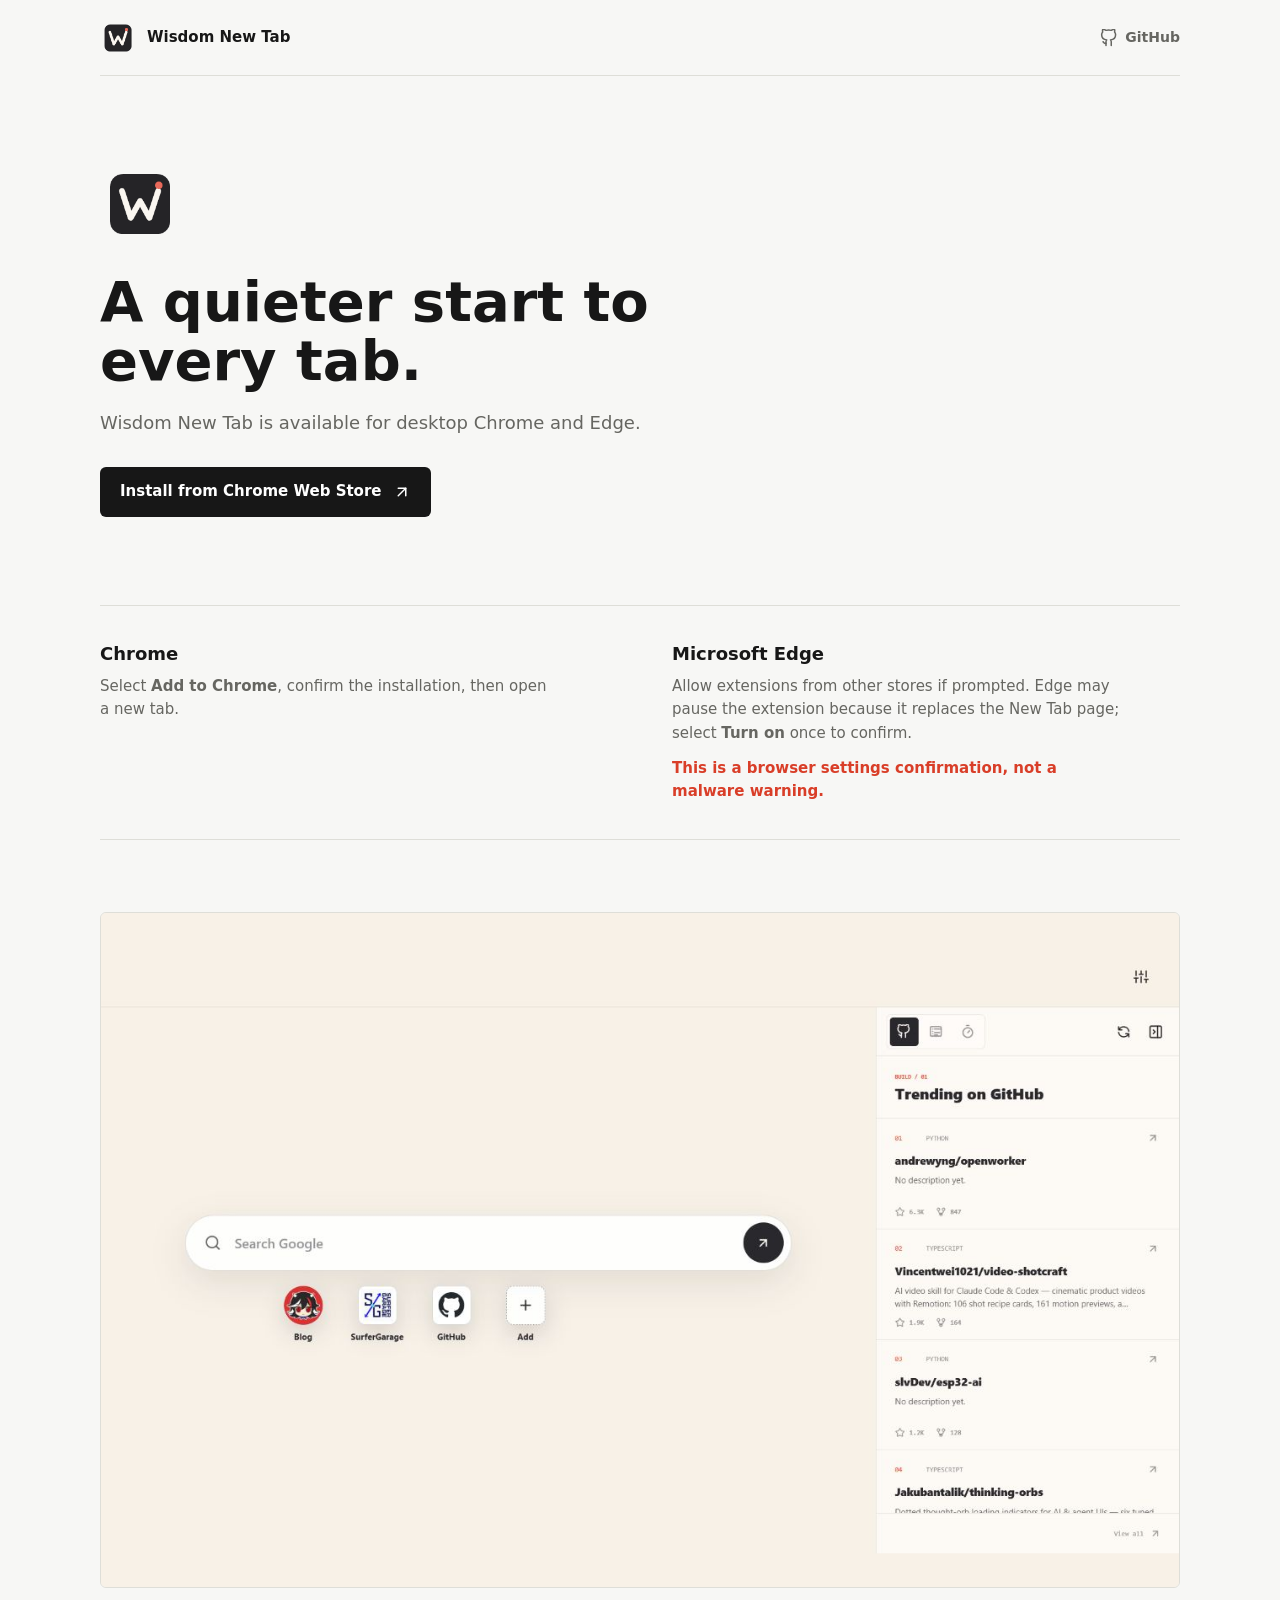
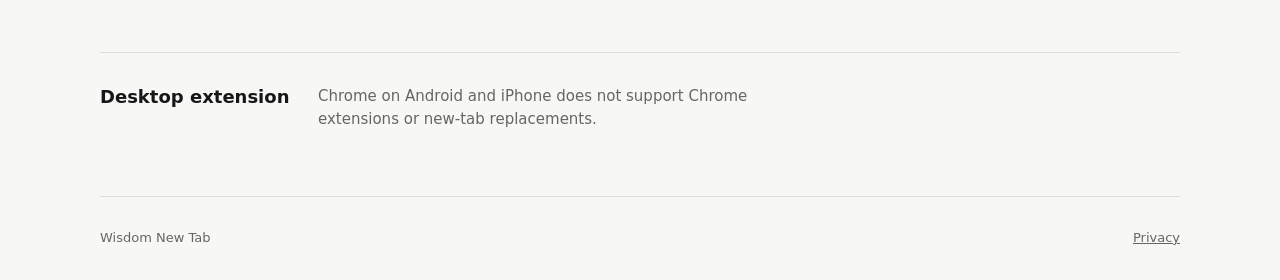
==== index.html @ 2d19bca2 "docs: add a clean extension install guide" ====
<!doctype html>
<html lang="en">
  <head>
    <meta charset="utf-8">
    <meta name="viewport" content="width=device-width, initial-scale=1">
    <meta name="description" content="Install Wisdom New Tab from the Chrome Web Store.">
    <meta name="theme-color" content="#f7f7f5">
    <meta property="og:title" content="Wisdom New Tab">
    <meta property="og:description" content="A calm, customizable developer dashboard for every new tab.">
    <meta property="og:image" content="https://franklinnexus.github.io/wisdom-newtab/assets/preview.png">
    <title>Install Wisdom New Tab</title>
    <link rel="icon" href="assets/extension/icon128.png">
    <link rel="stylesheet" href="install.css">
  </head>
  <body>
    <header class="site-header">
      <a class="brand" href="https://github.com/FranklinNexus/wisdom-newtab" aria-label="Wisdom New Tab on GitHub">
        <img src="assets/extension/icon128.png" alt="" width="36" height="36">
        <span>Wisdom New Tab</span>
      </a>
      <a class="github-link" href="https://github.com/FranklinNexus/wisdom-newtab">
        <svg aria-hidden="true"><use href="assets/icons.svg#github"></use></svg>
        GitHub
      </a>
    </header>

    <main>
      <section class="intro" aria-labelledby="page-title">
        <img class="product-icon" src="assets/extension/icon128.png" alt="Wisdom New Tab icon" width="80" height="80">
        <h1 id="page-title">A quieter start to every tab.</h1>
        <p>Wisdom New Tab is available for desktop Chrome and Edge.</p>
        <a class="install-button" href="https://chromewebstore.google.com/detail/wisdom-new-tab/iblipgagbkancojmhmlegakiaffjcdja">
          Install from Chrome Web Store
          <svg aria-hidden="true"><use href="assets/icons.svg#arrow-up-right"></use></svg>
        </a>
      </section>

      <section class="browser-guide" aria-label="Browser installation notes">
        <div>
          <h2>Chrome</h2>
          <p>Select <strong>Add to Chrome</strong>, confirm the installation, then open a new tab.</p>
        </div>
        <div>
          <h2>Microsoft Edge</h2>
          <p>Allow extensions from other stores if prompted. Edge may pause the extension because it replaces the New Tab page; select <strong>Turn on</strong> once to confirm.</p>
          <p class="note">This is a browser settings confirmation, not a malware warning.</p>
        </div>
      </section>

      <figure class="product-preview">
        <img src="assets/preview.png" alt="Wisdom New Tab showing search, shortcuts, and GitHub trends">
      </figure>

      <aside class="mobile-note">
        <h2>Desktop extension</h2>
        <p>Chrome on Android and iPhone does not support Chrome extensions or new-tab replacements.</p>
      </aside>
    </main>

    <footer>
      <span>Wisdom New Tab</span>
      <a href="privacy.html">Privacy</a>
    </footer>
  </body>
</html>
---- install.css ----
:root {
  color-scheme: light;
  --background: #f7f7f5;
  --surface: #ffffff;
  --text: #171717;
  --muted: #666661;
  --line: #deded8;
  --accent: #ef4f35;
  --accent-hover: #d93e28;
}

* {
  box-sizing: border-box;
}

html {
  background: var(--background);
}

body {
  min-width: 320px;
  margin: 0;
  color: var(--text);
  background: var(--background);
  font-family: Inter, ui-sans-serif, system-ui, -apple-system, BlinkMacSystemFont, "Segoe UI", sans-serif;
  line-height: 1.55;
}

a {
  color: inherit;
}

.site-header,
main,
footer {
  width: min(1080px, calc(100% - 48px));
  margin-inline: auto;
}

.site-header {
  min-height: 76px;
  display: flex;
  align-items: center;
  justify-content: space-between;
  border-bottom: 1px solid var(--line);
}

.brand,
.github-link,
.install-button {
  display: inline-flex;
  align-items: center;
  text-decoration: none;
}

.brand {
  gap: 11px;
  font-size: 15px;
  font-weight: 700;
}

.brand img,
.product-icon {
  display: block;
}

.github-link {
  gap: 7px;
  color: var(--muted);
  font-size: 14px;
  font-weight: 600;
}

.github-link:hover {
  color: var(--text);
}

.github-link svg,
.install-button svg {
  width: 18px;
  height: 18px;
}

main {
  padding: 88px 0 64px;
}

.intro {
  max-width: 680px;
}

.product-icon {
  margin-bottom: 28px;
}

h1,
h2,
p {
  margin-top: 0;
}

h1 {
  max-width: 620px;
  margin-bottom: 18px;
  font-size: 56px;
  line-height: 1.06;
  letter-spacing: 0;
}

.intro > p {
  margin-bottom: 30px;
  color: var(--muted);
  font-size: 18px;
}

.install-button {
  min-height: 50px;
  gap: 12px;
  justify-content: center;
  padding: 0 20px;
  border-radius: 6px;
  color: #ffffff;
  background: var(--text);
  font-size: 15px;
  font-weight: 700;
  transition: background-color 160ms ease, transform 160ms ease;
}

.install-button:hover {
  background: var(--accent-hover);
  transform: translateY(-1px);
}

.install-button:active {
  transform: translateY(0);
}

.browser-guide {
  display: grid;
  grid-template-columns: repeat(2, minmax(0, 1fr));
  gap: 64px;
  margin-top: 88px;
  padding: 36px 0;
  border-top: 1px solid var(--line);
  border-bottom: 1px solid var(--line);
}

.browser-guide h2,
.mobile-note h2 {
  margin-bottom: 10px;
  font-size: 18px;
  line-height: 1.3;
  letter-spacing: 0;
}

.browser-guide p,
.mobile-note p {
  max-width: 460px;
  margin-bottom: 0;
  color: var(--muted);
  font-size: 15px;
}

.browser-guide .note {
  margin-top: 12px;
  color: var(--accent-hover);
  font-weight: 650;
}

.product-preview {
  margin: 72px 0 0;
}

.product-preview img {
  display: block;
  width: 100%;
  height: auto;
  border: 1px solid var(--line);
  border-radius: 6px;
  background: var(--surface);
}

.mobile-note {
  display: grid;
  grid-template-columns: 190px minmax(0, 1fr);
  gap: 28px;
  align-items: start;
  margin-top: 64px;
  padding-top: 32px;
  border-top: 1px solid var(--line);
}

footer {
  min-height: 84px;
  display: flex;
  align-items: center;
  justify-content: space-between;
  border-top: 1px solid var(--line);
  color: var(--muted);
  font-size: 13px;
}

footer a:hover {
  color: var(--text);
}

:focus-visible {
  outline: 3px solid rgba(239, 79, 53, 0.3);
  outline-offset: 4px;
}

@media (max-width: 700px) {
  .site-header,
  main,
  footer {
    width: min(100% - 32px, 1080px);
  }

  main {
    padding-top: 56px;
  }

  h1 {
    font-size: 40px;
  }

  .install-button {
    width: 100%;
    justify-content: space-between;
  }

  .browser-guide {
    grid-template-columns: 1fr;
    gap: 32px;
    margin-top: 64px;
  }

  .mobile-note {
    grid-template-columns: 1fr;
    gap: 8px;
  }
}

@media (prefers-reduced-motion: reduce) {
  .install-button {
    transition: none;
  }
}
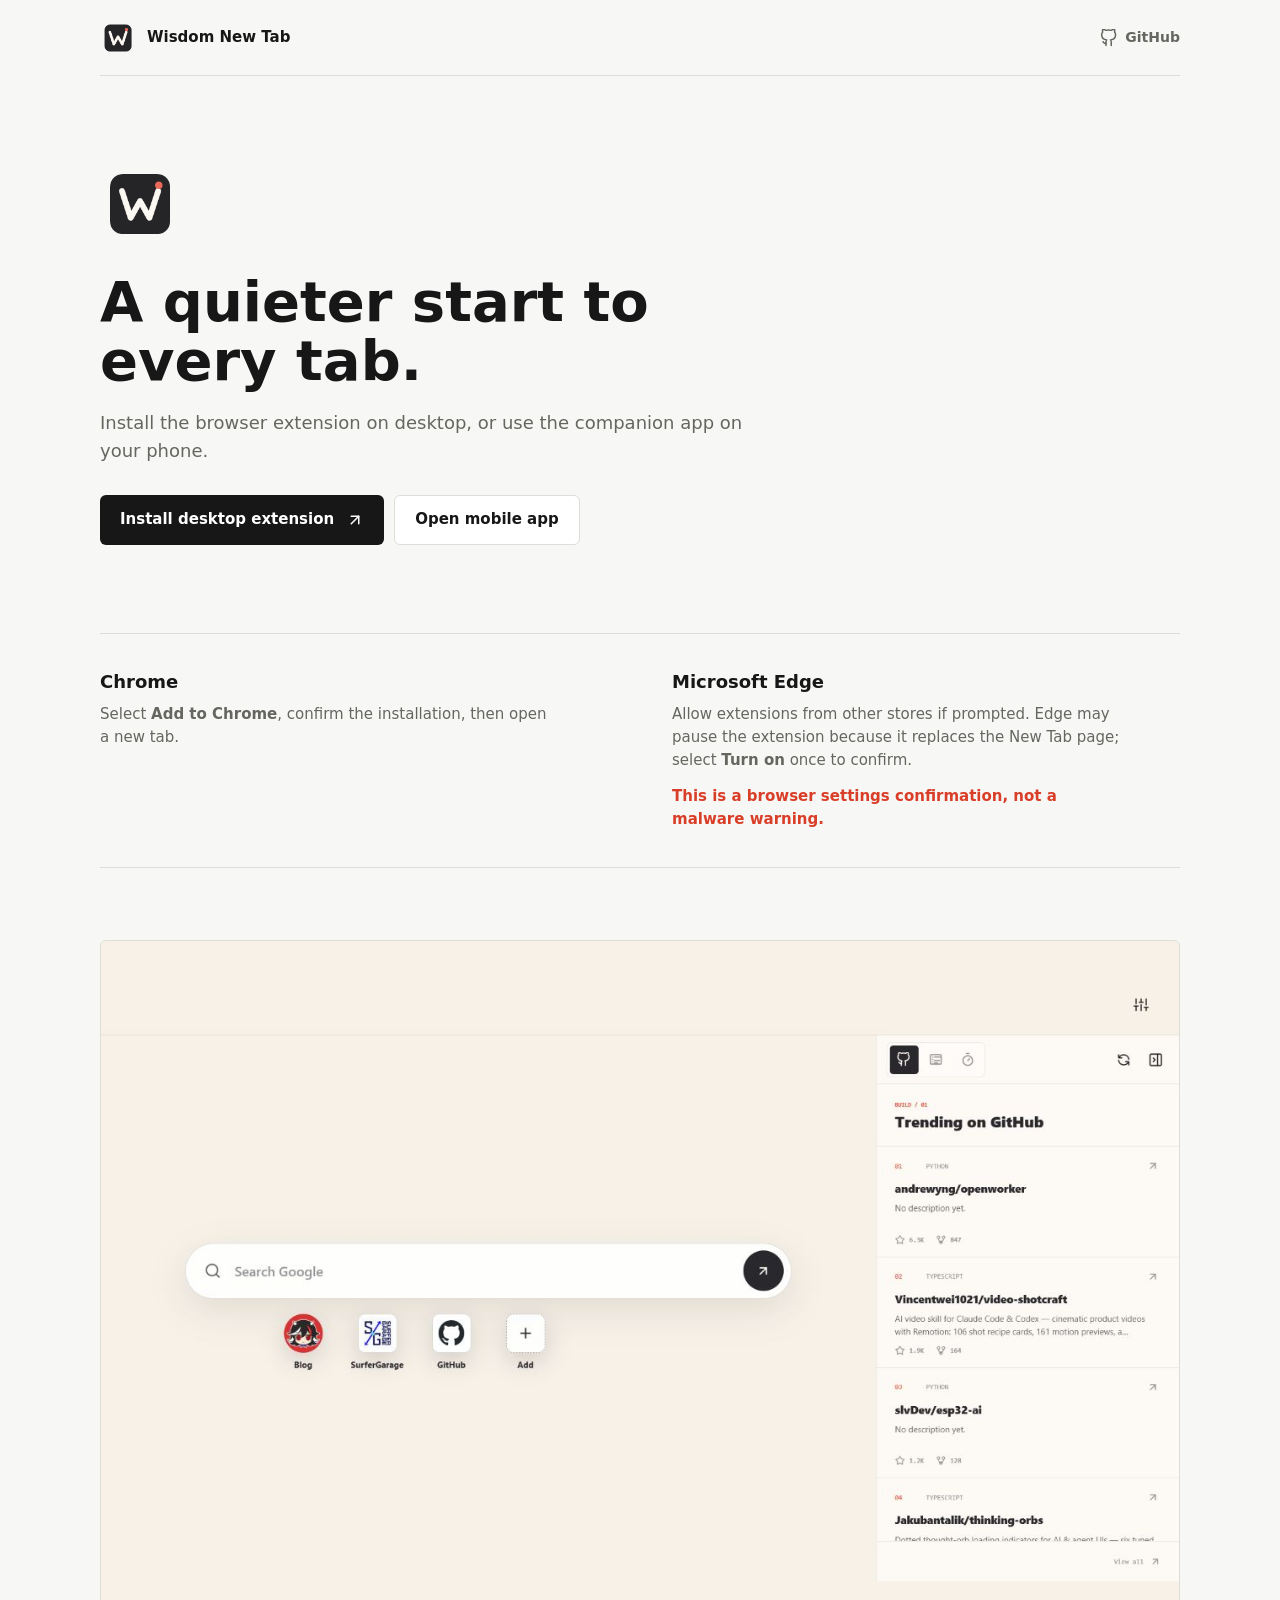
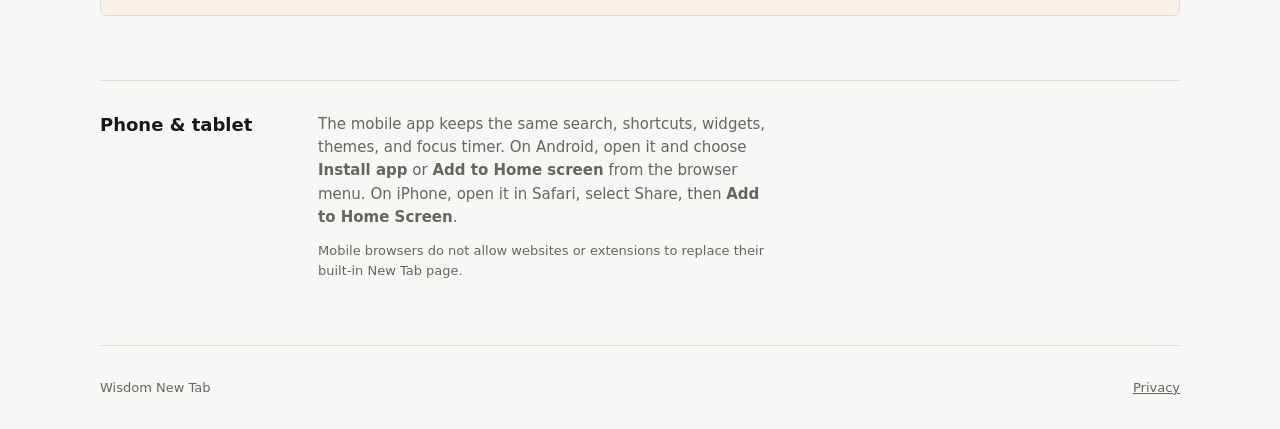
==== commit 423a27ef: "feat: publish installable mobile companion app" ====
--- a/index.html
+++ b/index.html
@@ -28,11 +28,14 @@
       <section class="intro" aria-labelledby="page-title">
         <img class="product-icon" src="assets/extension/icon128.png" alt="Wisdom New Tab icon" width="80" height="80">
         <h1 id="page-title">A quieter start to every tab.</h1>
-        <p>Wisdom New Tab is available for desktop Chrome and Edge.</p>
-        <a class="install-button" href="https://chromewebstore.google.com/detail/wisdom-new-tab/iblipgagbkancojmhmlegakiaffjcdja">
-          Install from Chrome Web Store
-          <svg aria-hidden="true"><use href="assets/icons.svg#arrow-up-right"></use></svg>
-        </a>
+        <p>Install the browser extension on desktop, or use the companion app on your phone.</p>
+        <div class="intro-actions">
+          <a class="install-button" href="https://chromewebstore.google.com/detail/wisdom-new-tab/iblipgagbkancojmhmlegakiaffjcdja">
+            Install desktop extension
+            <svg aria-hidden="true"><use href="assets/icons.svg#arrow-up-right"></use></svg>
+          </a>
+          <a class="mobile-app-button" href="app/">Open mobile app</a>
+        </div>
       </section>
 
       <section class="browser-guide" aria-label="Browser installation notes">
@@ -52,8 +55,11 @@
       </figure>
 
       <aside class="mobile-note">
-        <h2>Desktop extension</h2>
-        <p>Chrome on Android and iPhone does not support Chrome extensions or new-tab replacements.</p>
+        <h2>Phone &amp; tablet</h2>
+        <div>
+          <p>The mobile app keeps the same search, shortcuts, widgets, themes, and focus timer. On Android, open it and choose <strong>Install app</strong> or <strong>Add to Home screen</strong> from the browser menu. On iPhone, open it in Safari, select Share, then <strong>Add to Home Screen</strong>.</p>
+          <p class="mobile-limit">Mobile browsers do not allow websites or extensions to replace their built-in New Tab page.</p>
+        </div>
       </aside>
     </main>
 
--- a/install.css
+++ b/install.css
@@ -47,7 +47,8 @@
 
 .brand,
 .github-link,
-.install-button {
+.install-button,
+.mobile-app-button {
   display: inline-flex;
   align-items: center;
   text-decoration: none;
@@ -113,17 +114,27 @@
   font-size: 18px;
 }
 
-.install-button {
+.intro-actions {
+  display: flex;
+  flex-wrap: wrap;
+  gap: 10px;
+}
+
+.install-button,
+.mobile-app-button {
   min-height: 50px;
   gap: 12px;
   justify-content: center;
   padding: 0 20px;
   border-radius: 6px;
+  font-size: 15px;
+  font-weight: 700;
+  transition: background-color 160ms ease, border-color 160ms ease, color 160ms ease, transform 160ms ease;
+}
+
+.install-button {
   color: #ffffff;
   background: var(--text);
-  font-size: 15px;
-  font-weight: 700;
-  transition: background-color 160ms ease, transform 160ms ease;
 }
 
 .install-button:hover {
@@ -133,6 +144,18 @@
 
 .install-button:active {
   transform: translateY(0);
+}
+
+.mobile-app-button {
+  border: 1px solid var(--line);
+  color: var(--text);
+  background: var(--surface);
+}
+
+.mobile-app-button:hover {
+  border-color: var(--accent);
+  color: var(--accent-hover);
+  transform: translateY(-1px);
 }
 
 .browser-guide {
@@ -161,6 +184,11 @@
   font-size: 15px;
 }
 
+.mobile-note .mobile-limit {
+  margin-top: 12px;
+  font-size: 13px;
+}
+
 .browser-guide .note {
   margin-top: 12px;
   color: var(--accent-hover);
@@ -229,6 +257,11 @@
     justify-content: space-between;
   }
 
+  .intro-actions,
+  .mobile-app-button {
+    width: 100%;
+  }
+
   .browser-guide {
     grid-template-columns: 1fr;
     gap: 32px;
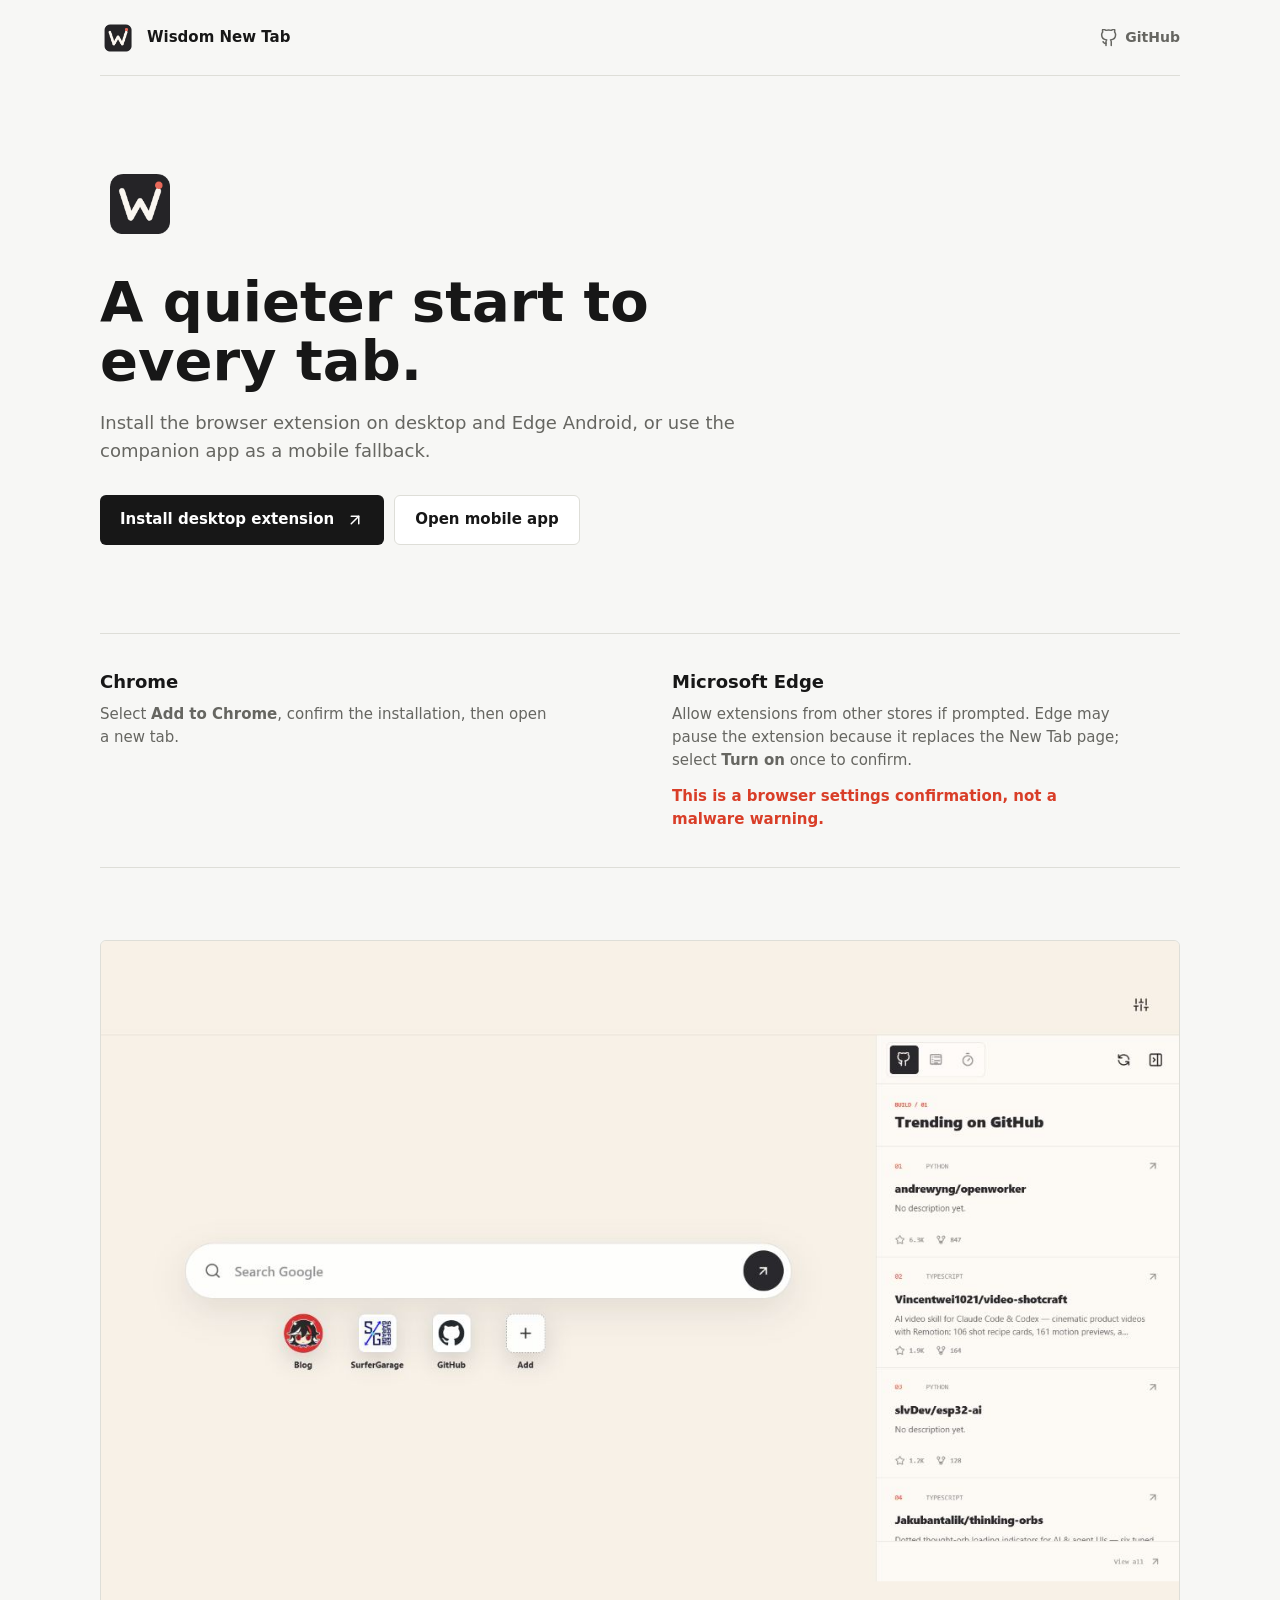
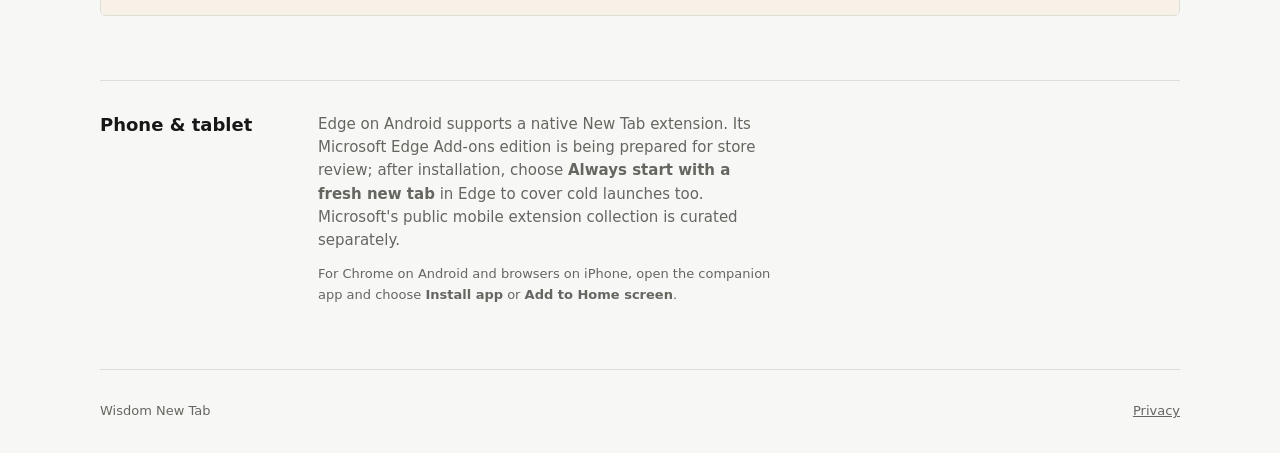
==== commit b32134cc: "feat: add Edge Android extension package" ====
--- a/index.html
+++ b/index.html
@@ -28,7 +28,7 @@
       <section class="intro" aria-labelledby="page-title">
         <img class="product-icon" src="assets/extension/icon128.png" alt="Wisdom New Tab icon" width="80" height="80">
         <h1 id="page-title">A quieter start to every tab.</h1>
-        <p>Install the browser extension on desktop, or use the companion app on your phone.</p>
+        <p>Install the browser extension on desktop and Edge Android, or use the companion app as a mobile fallback.</p>
         <div class="intro-actions">
           <a class="install-button" href="https://chromewebstore.google.com/detail/wisdom-new-tab/iblipgagbkancojmhmlegakiaffjcdja">
             Install desktop extension
@@ -57,8 +57,8 @@
       <aside class="mobile-note">
         <h2>Phone &amp; tablet</h2>
         <div>
-          <p>The mobile app keeps the same search, shortcuts, widgets, themes, and focus timer. On Android, open it and choose <strong>Install app</strong> or <strong>Add to Home screen</strong> from the browser menu. On iPhone, open it in Safari, select Share, then <strong>Add to Home Screen</strong>.</p>
-          <p class="mobile-limit">Mobile browsers do not allow websites or extensions to replace their built-in New Tab page.</p>
+          <p>Edge on Android supports a native New Tab extension. Its Microsoft Edge Add-ons edition is being prepared for store review; after installation, choose <strong>Always start with a fresh new tab</strong> in Edge to cover cold launches too. Microsoft's public mobile extension collection is curated separately.</p>
+          <p class="mobile-limit">For Chrome on Android and browsers on iPhone, open the companion app and choose <strong>Install app</strong> or <strong>Add to Home screen</strong>.</p>
         </div>
       </aside>
     </main>
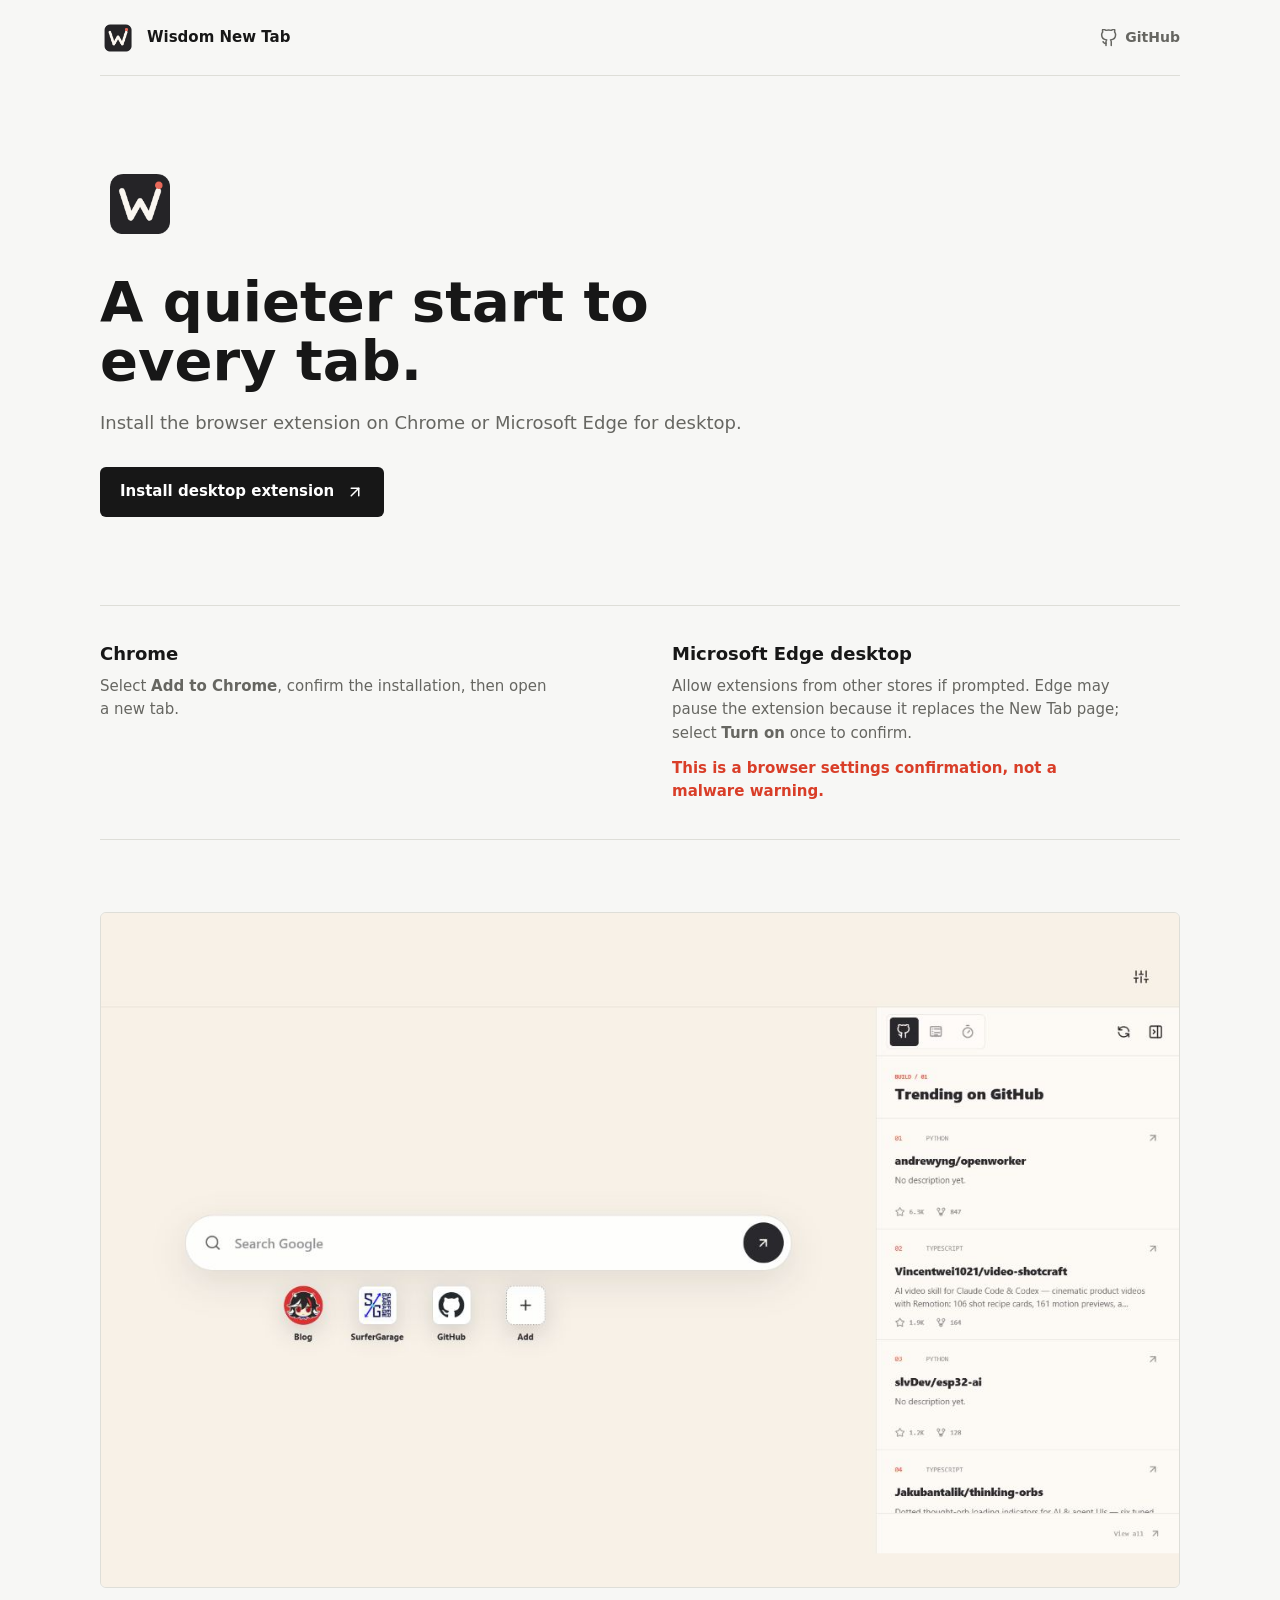
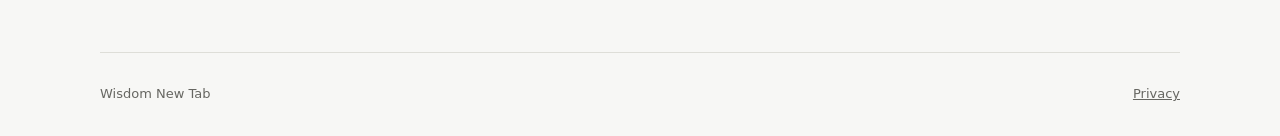
==== commit 26bc51dc: "docs: finalize desktop extension positioning" ====
--- a/index.html
+++ b/index.html
@@ -28,13 +28,12 @@
       <section class="intro" aria-labelledby="page-title">
         <img class="product-icon" src="assets/extension/icon128.png" alt="Wisdom New Tab icon" width="80" height="80">
         <h1 id="page-title">A quieter start to every tab.</h1>
-        <p>Install the browser extension on desktop and Edge Android, or use the companion app as a mobile fallback.</p>
+        <p>Install the browser extension on Chrome or Microsoft Edge for desktop.</p>
         <div class="intro-actions">
           <a class="install-button" href="https://chromewebstore.google.com/detail/wisdom-new-tab/iblipgagbkancojmhmlegakiaffjcdja">
             Install desktop extension
             <svg aria-hidden="true"><use href="assets/icons.svg#arrow-up-right"></use></svg>
           </a>
-          <a class="mobile-app-button" href="app/">Open mobile app</a>
         </div>
       </section>
 
@@ -44,7 +43,7 @@
           <p>Select <strong>Add to Chrome</strong>, confirm the installation, then open a new tab.</p>
         </div>
         <div>
-          <h2>Microsoft Edge</h2>
+          <h2>Microsoft Edge desktop</h2>
           <p>Allow extensions from other stores if prompted. Edge may pause the extension because it replaces the New Tab page; select <strong>Turn on</strong> once to confirm.</p>
           <p class="note">This is a browser settings confirmation, not a malware warning.</p>
         </div>
@@ -54,13 +53,6 @@
         <img src="assets/preview.png" alt="Wisdom New Tab showing search, shortcuts, and GitHub trends">
       </figure>
 
-      <aside class="mobile-note">
-        <h2>Phone &amp; tablet</h2>
-        <div>
-          <p>Edge on Android supports a native New Tab extension. Its Microsoft Edge Add-ons edition is being prepared for store review; after installation, choose <strong>Always start with a fresh new tab</strong> in Edge to cover cold launches too. Microsoft's public mobile extension collection is curated separately.</p>
-          <p class="mobile-limit">For Chrome on Android and browsers on iPhone, open the companion app and choose <strong>Install app</strong> or <strong>Add to Home screen</strong>.</p>
-        </div>
-      </aside>
     </main>
 
     <footer>
--- a/install.css
+++ b/install.css
@@ -47,8 +47,7 @@
 
 .brand,
 .github-link,
-.install-button,
-.mobile-app-button {
+.install-button {
   display: inline-flex;
   align-items: center;
   text-decoration: none;
@@ -120,23 +119,19 @@
   gap: 10px;
 }
 
-.install-button,
-.mobile-app-button {
+.install-button {
   min-height: 50px;
   gap: 12px;
   justify-content: center;
   padding: 0 20px;
   border-radius: 6px;
+  color: #ffffff;
+  background: var(--text);
   font-size: 15px;
   font-weight: 700;
   transition: background-color 160ms ease, border-color 160ms ease, color 160ms ease, transform 160ms ease;
 }
 
-.install-button {
-  color: #ffffff;
-  background: var(--text);
-}
-
 .install-button:hover {
   background: var(--accent-hover);
   transform: translateY(-1px);
@@ -144,18 +139,6 @@
 
 .install-button:active {
   transform: translateY(0);
-}
-
-.mobile-app-button {
-  border: 1px solid var(--line);
-  color: var(--text);
-  background: var(--surface);
-}
-
-.mobile-app-button:hover {
-  border-color: var(--accent);
-  color: var(--accent-hover);
-  transform: translateY(-1px);
 }
 
 .browser-guide {
@@ -168,25 +151,18 @@
   border-bottom: 1px solid var(--line);
 }
 
-.browser-guide h2,
-.mobile-note h2 {
+.browser-guide h2 {
   margin-bottom: 10px;
   font-size: 18px;
   line-height: 1.3;
   letter-spacing: 0;
 }
 
-.browser-guide p,
-.mobile-note p {
+.browser-guide p {
   max-width: 460px;
   margin-bottom: 0;
   color: var(--muted);
   font-size: 15px;
-}
-
-.mobile-note .mobile-limit {
-  margin-top: 12px;
-  font-size: 13px;
 }
 
 .browser-guide .note {
@@ -208,16 +184,6 @@
   background: var(--surface);
 }
 
-.mobile-note {
-  display: grid;
-  grid-template-columns: 190px minmax(0, 1fr);
-  gap: 28px;
-  align-items: start;
-  margin-top: 64px;
-  padding-top: 32px;
-  border-top: 1px solid var(--line);
-}
-
 footer {
   min-height: 84px;
   display: flex;
@@ -257,8 +223,7 @@
     justify-content: space-between;
   }
 
-  .intro-actions,
-  .mobile-app-button {
+  .intro-actions {
     width: 100%;
   }
 
@@ -267,11 +232,6 @@
     gap: 32px;
     margin-top: 64px;
   }
-
-  .mobile-note {
-    grid-template-columns: 1fr;
-    gap: 8px;
-  }
 }
 
 @media (prefers-reduced-motion: reduce) {
